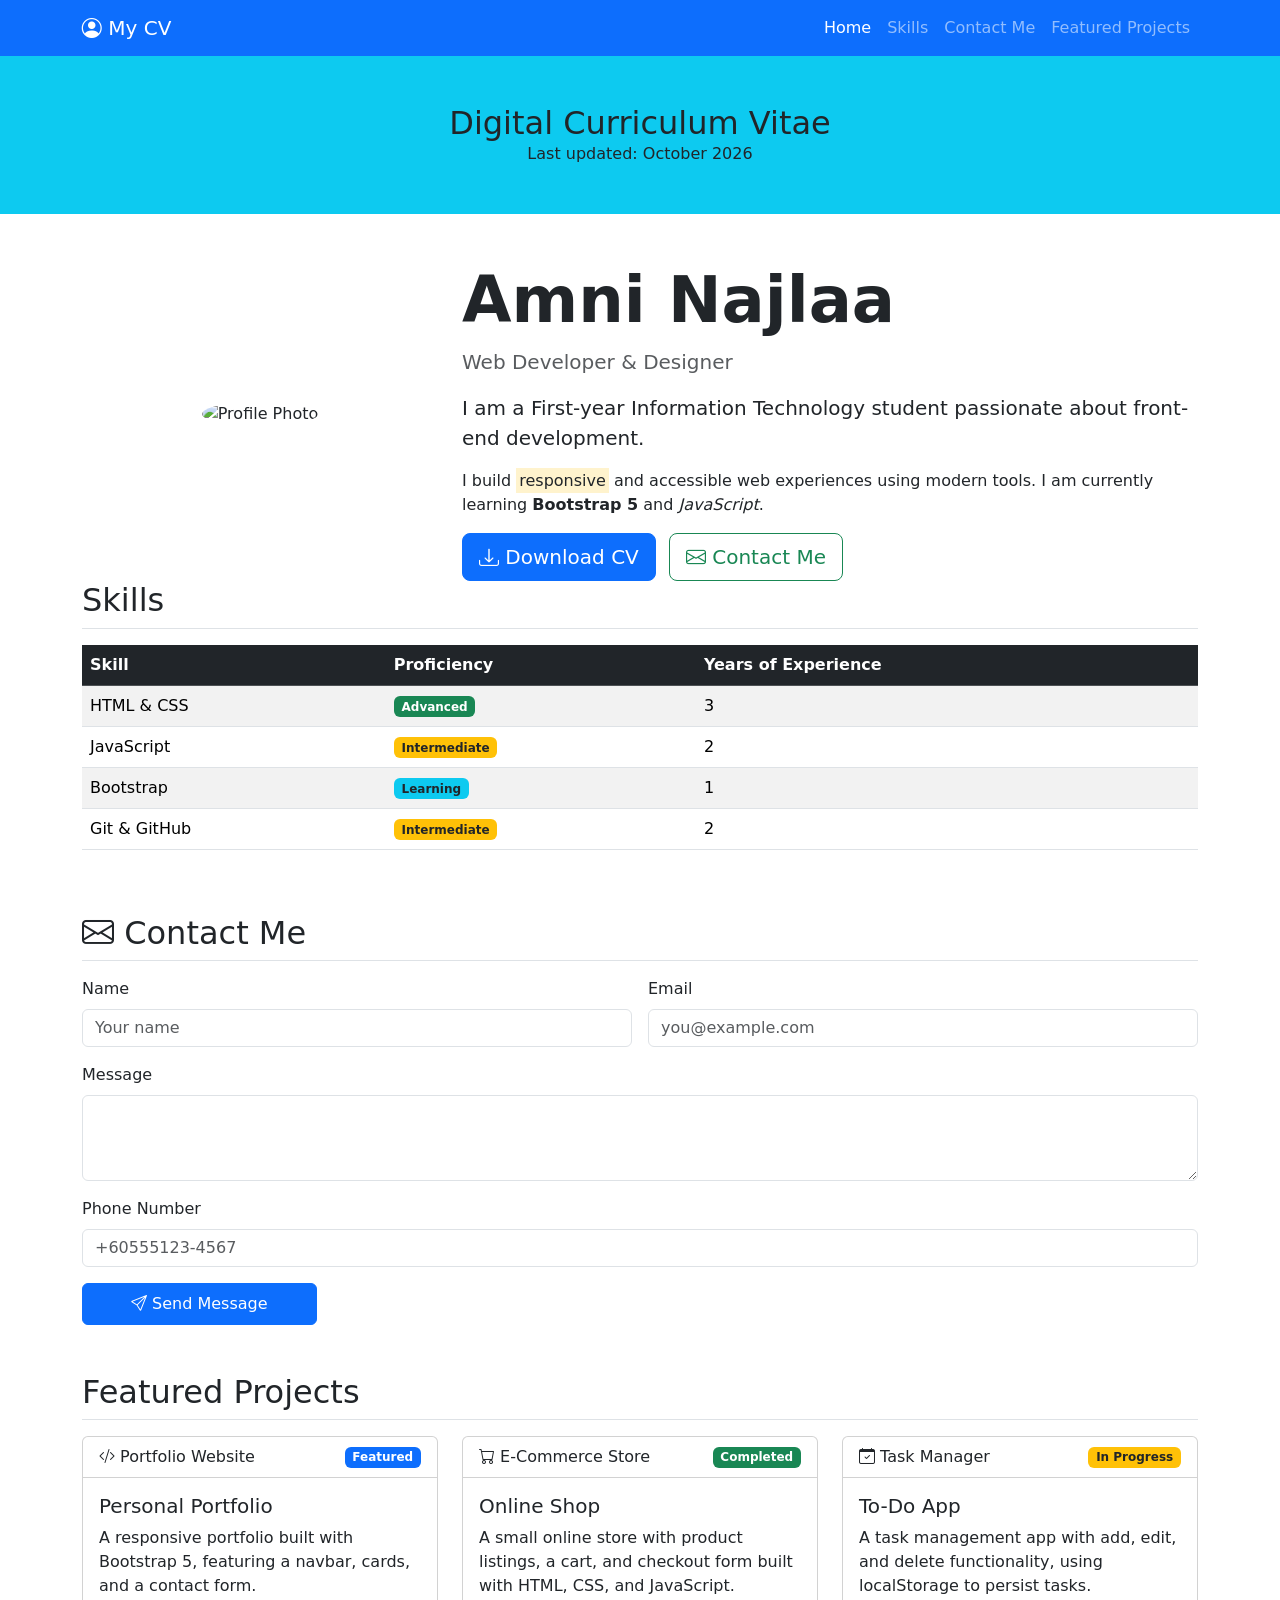
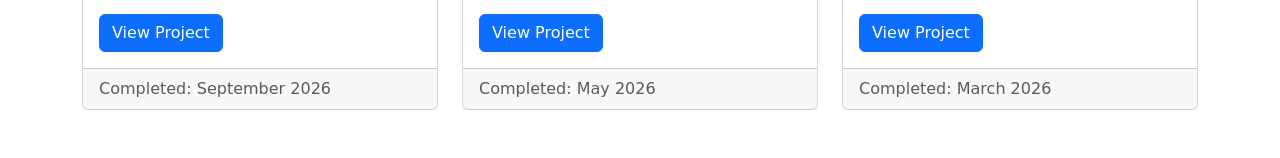
==== lab-4/cv.html @ 012d2acd "Initial commit - all projects" ====
<!DOCTYPE html>
<html lang="en">
<head>
  <meta charset="UTF-8">
  <meta name="viewport" content="width=device-width, initial-scale=1">
  <title>Amni najlaa's digital CV</title>
  <!-- Bootstrap 5 CSS -->
  <link href="https://cdn.jsdelivr.net/npm/bootstrap@5.3.3/dist/css/bootstrap.min.css" rel="stylesheet">
  <!-- Bootstrap Icons -->
  <link rel="stylesheet" href="https://cdn.jsdelivr.net/npm/bootstrap-icons@1.13.2/font/bootstrap-icons.min.css">
</head>
<body>
 
  <nav class="navbar navbar-expand-lg navbar-dark bg-primary">
  <div class="container">
    <a class="navbar-brand" href="#">
      <i class="bi bi-person-circle"></i> My CV
    </a>
    <button class="navbar-toggler" type="button"
            data-bs-toggle="collapse" data-bs-target="#navbarNav">
      <span class="navbar-toggler-icon"></span>
    </button>
    <div class="collapse navbar-collapse" id="navbarNav">
      <ul class="navbar-nav ms-auto">
        <li class="nav-item">
          <a class="nav-link active" href="#home">Home</a>
        </li>
        <li class="nav-item">
          <a class="nav-link" href="#skills">Skills</a>
        </li>
        <li class="nav-item">
          <a class="nav-link" href="#contact">Contact Me</a>
        </li>
        <li class="nav-item">
          <a class="nav-link" href="#projects">Featured Projects</a>
        </li>
        
      </ul>
    </div>
  </div>
</nav>

<div id="home" class="bg-info text-dark py-5 pb-5">
  <div class="container text-center">
    <h2 class="mb-0">Digital Curriculum Vitae</h2>
    <p class="mb-0">Last updated: <span class="fw-light">October 2026</span></p>
  </div>
</div>
 
<div class="container mt-5">
  <div class="row align-items-center">
    <!-- Left column: Photo placeholder -->
    <div class="col-12 col-md-4 text-center mb-3 mb-md-0">
      <img src="https://via.placeholder.com/200"
           alt="Profile Photo"
           class="img-fluid rounded-circle mb-3">
    </div>
    <!-- Right column: Name, tagline, summary, buttons -->
    <div class="col-12 col-md-8">
      <h1 class="display-3 fw-bold">Amni Najlaa</h1>
      <p class="lead text-muted">Web Developer &amp; Designer</p>
 
      <p class="lead">
        I am a First-year Information Technology student passionate about front-end development.
      </p>
      <p>
        I build <mark>responsive</mark> and accessible web experiences using modern tools.
        I am currently learning <strong>Bootstrap 5</strong> and <em>JavaScript</em>.
      </p>
 
      <div class="mt-3">
        <a href="#" class="btn btn-primary btn-lg me-2">
          <i class="bi bi-download"></i> Download CV
        </a>
        <a href="#contact" class="btn btn-outline-success btn-lg">
          <i class="bi bi-envelope"></i> Contact Me
        </a>
      </div>
    </div>
  </div>
</div>

<div id="skills" class="container mb-5">
  <h2 class="border-bottom pb-2 mb-3">Skills</h2>
  <div class="table-responsive">
    <table class="table table-striped table-hover align-middle">
      <thead class="table-dark">
        <tr>
          <th>Skill</th>
          <th>Proficiency</th>
          <th>Years of Experience</th>
        </tr>
      </thead>
      <tbody>
        <tr>
          <td>HTML &amp; CSS</td>
          <td><span class="badge bg-success">Advanced</span></td>
          <td>3</td>
        </tr>
        <tr>
          <td>JavaScript</td>
          <td><span class="badge bg-warning text-dark">Intermediate</span></td>
          <td>2</td>
        </tr>
        <tr>
          <td>Bootstrap</td>
          <td><span class="badge bg-info text-dark">Learning</span></td>
          <td>1</td>
        </tr>
        <tr>
          <td>Git &amp; GitHub</td>
          <td><span class="badge bg-warning text-dark">Intermediate</span></td>
          <td>2</td>
        </tr>
      </tbody>
    </table>
  </div>
</div>

 
  </div>
</div>
<div class="container mb-5" id="contact">
  <h2 class="border-bottom pb-2 mb-3">
    <i class="bi bi-envelope"></i> Contact Me
  </h2>
  <form>
    <div class="row g-3">
      <div class="col-12 col-md-6">
        <label for="inputName" class="form-label">Name</label>
        <input type="text" class="form-control" id="inputName" placeholder="Your name">
      </div>
      <div class="col-12 col-md-6">
        <label for="inputEmail" class="form-label">Email</label>
        <input type="email" class="form-control" id="inputEmail" placeholder="you@example.com">
      </div>
      <div class="col-12">
        <label for="inputMessage" class="form-label">Message</label>
        <textarea class="form-control" id="inputMessage" rows="3"></textarea>
      </div>
      <div class="col-12">
        <label for="inputNumber" class="form-label">Phone Number</label>
        <input type="tel" class="form-control" id="inputNumber" placeholder="+60555123-4567">
      </div>
      <div class="col-12">
        <button type="submit" class="btn btn-primary px-5 py-2">
          <i class="bi bi-send"></i> Send Message
        </button>
      </div>
    </div>
  </form>
</div>

<div id="projects" class="container mb-5">
  <h2 class="border-bottom pb-2 mb-3">Featured Projects</h2>
  <div class="row g-4">
 
    <!-- Project 1 -->
    <div class="col-12 col-md-6 col-lg-4">
      <div class="card h-100">
        <div class="card-header bg-transparent d-flex justify-content-between align-items-center">
          <span><i class="bi bi-code-slash"></i> Portfolio Website</span>
          <span class="badge bg-primary">Featured</span>
        </div>
        <div class="card-body">
          <h5 class="card-title">Personal Portfolio</h5>
          <p class="card-text">
            A responsive portfolio built with Bootstrap 5, featuring a navbar,
            cards, and a contact form.
          </p>
          <a href="#" class="btn btn-primary">View Project</a>
        </div>
        <div class="card-footer text-muted">
          Completed: September 2026
        </div>
      </div>
    </div>
 
    <!-- Project 2 -->
    <div class="col-12 col-md-6 col-lg-4">
      <div class="card h-100">
        <div class="card-header bg-transparent d-flex justify-content-between align-items-center">
          <span><i class="bi bi-cart"></i> E-Commerce Store</span>
          <span class="badge bg-success">Completed</span>
        </div>
        <div class="card-body">
          <h5 class="card-title">Online Shop</h5>
          <p class="card-text">
            A small online store with product listings, a cart, and checkout form
            built with HTML, CSS, and JavaScript.
          </p>
          <a href="#" class="btn btn-primary">View Project</a>
        </div>
        <div class="card-footer text-muted">
          Completed: May 2026
        </div>
      </div>
    </div>
 
    <!-- Project 3 -->
    <div class="col-12 col-md-6 col-lg-4">
      <div class="card h-100">
        <div class="card-header bg-transparent d-flex justify-content-between align-items-center">
          <span><i class="bi bi-calendar-check"></i> Task Manager</span>
          <span class="badge bg-warning text-dark">In Progress</span>
        </div>
        <div class="card-body">
          <h5 class="card-title">To-Do App</h5>
          <p class="card-text">
            A task management app with add, edit, and delete functionality,
            using localStorage to persist tasks.
          </p>
          <a href="#" class="btn btn-primary">View Project</a>
        </div>
        <div class="card-footer text-muted">
          Completed: March 2026
        </div>
      </div>
    </div>
 
  </div>
</div>
  <!-- Bootstrap 5 JS Bundle (includes Popper) -->
  <script src="https://cdn.jsdelivr.net/npm/bootstrap@5.3.3/dist/js/bootstrap.bundle.min.js"></script>
</body>
</html>
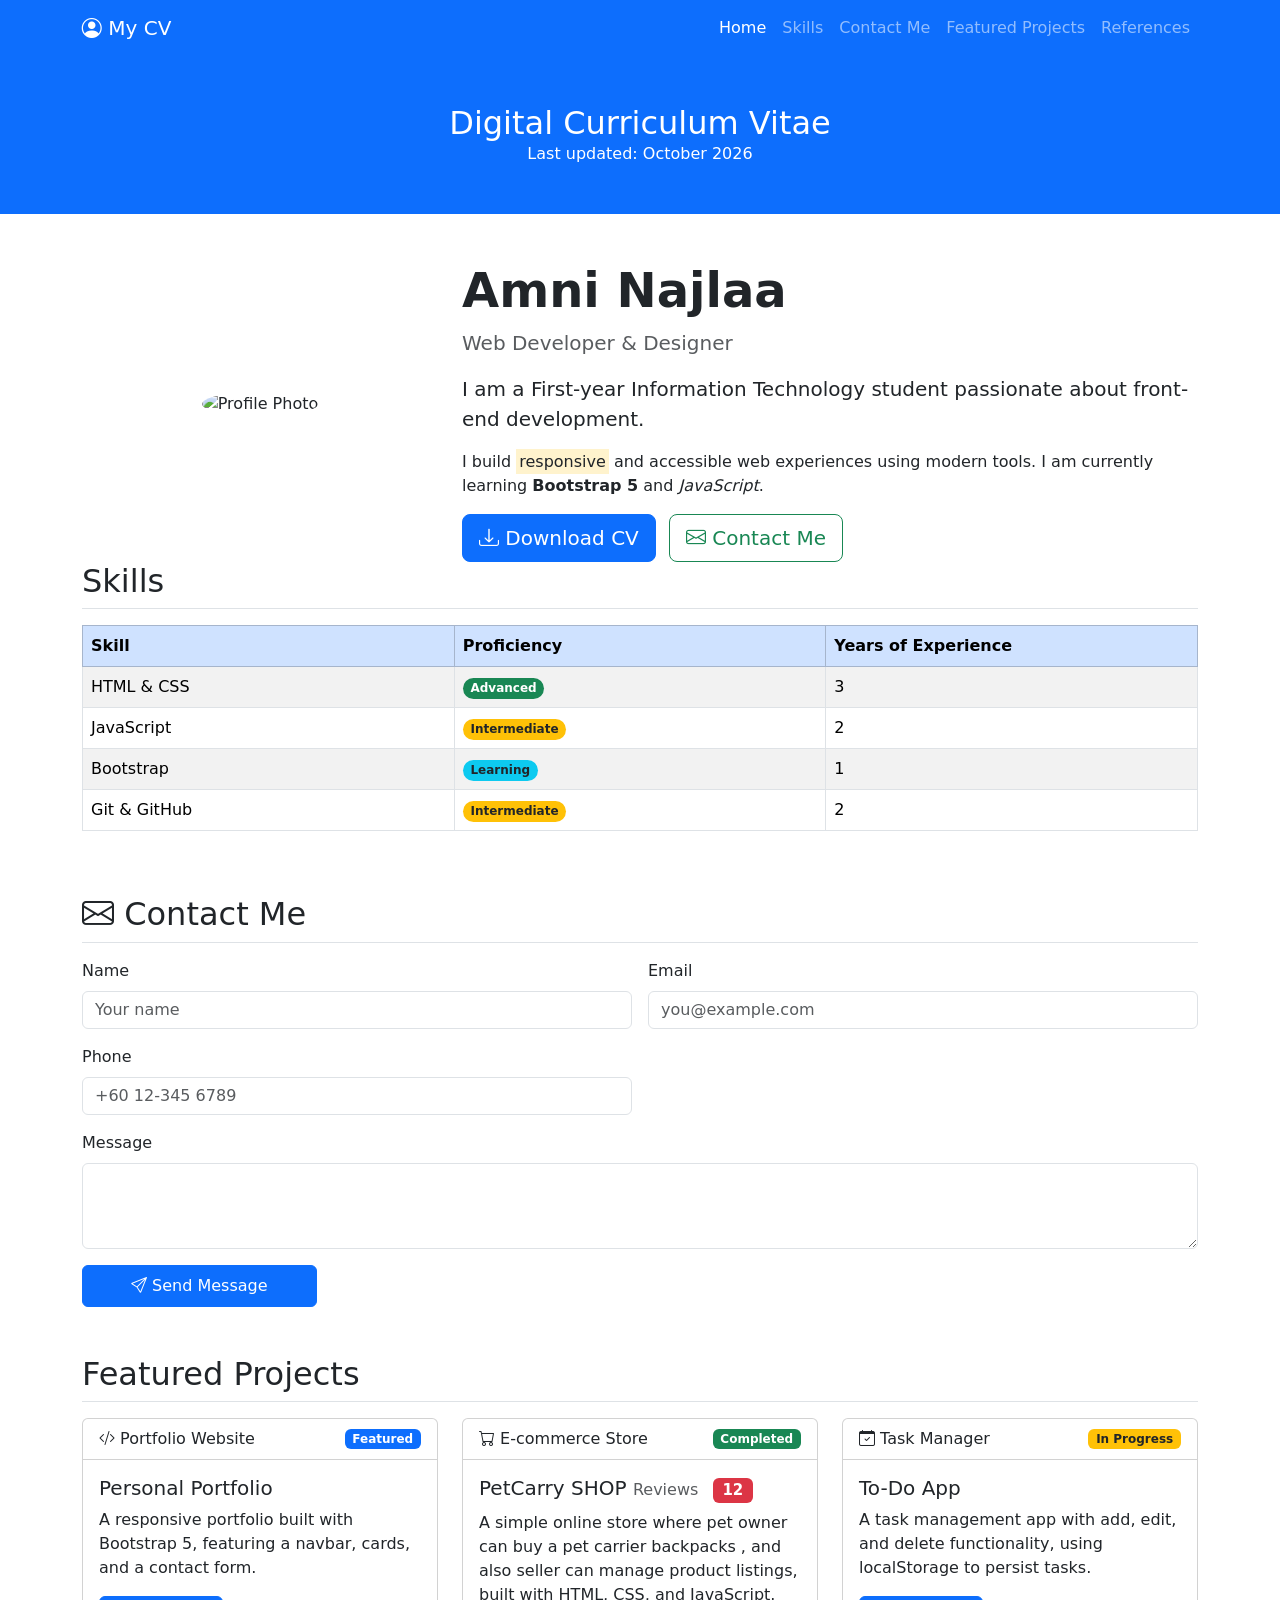
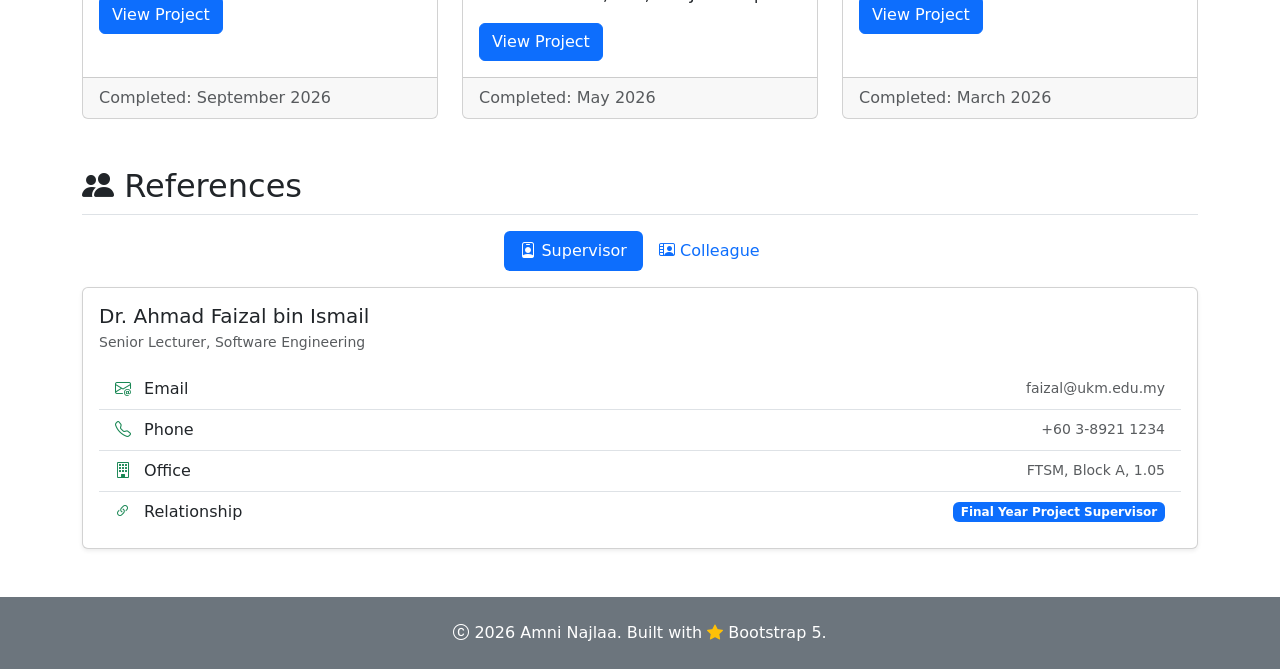
==== commit c8cf989f: "Update Java files" ====
--- a/lab-4/cv.html
+++ b/lab-4/cv.html
@@ -34,13 +34,15 @@
         <li class="nav-item">
           <a class="nav-link" href="#projects">Featured Projects</a>
         </li>
-        
+        <li class="nav-item">
+          <a class="nav-link" href="#references">References</a>
+        </li>
       </ul>
     </div>
   </div>
 </nav>
 
-<div id="home" class="bg-info text-dark py-5 pb-5">
+<div id="home" class="bg-primary text-white py-5 mb-5">
   <div class="container text-center">
     <h2 class="mb-0">Digital Curriculum Vitae</h2>
     <p class="mb-0">Last updated: <span class="fw-light">October 2026</span></p>
@@ -49,15 +51,16 @@
  
 <div class="container mt-5">
   <div class="row align-items-center">
-    <!-- Left column: Photo placeholder -->
-    <div class="col-12 col-md-4 text-center mb-3 mb-md-0">
-      <img src="https://via.placeholder.com/200"
-           alt="Profile Photo"
-           class="img-fluid rounded-circle mb-3">
-    </div>
-    <!-- Right column: Name, tagline, summary, buttons -->
+    
+  <div class="col-12 col-md-4 text-center mb-3 mb-md-0">
+  <img src="face.jpg"
+       alt="Profile Photo"
+       class="rounded-circle object-fit-cover mb-3"
+       style="width: 200px; height: 200px; object-position: center top;">
+  </div>
+   
     <div class="col-12 col-md-8">
-      <h1 class="display-3 fw-bold">Amni Najlaa</h1>
+      <h1 class="display-5 fw-bold">Amni Najlaa</h1>
       <p class="lead text-muted">Web Developer &amp; Designer</p>
  
       <p class="lead">
@@ -83,33 +86,33 @@
 <div id="skills" class="container mb-5">
   <h2 class="border-bottom pb-2 mb-3">Skills</h2>
   <div class="table-responsive">
-    <table class="table table-striped table-hover align-middle">
-      <thead class="table-dark">
-        <tr>
-          <th>Skill</th>
-          <th>Proficiency</th>
-          <th>Years of Experience</th>
+    <table class="table table-striped table-hover table-bordered align-middle">
+      <thead class="table-primary">
+        <tr>
+          <th class="col-4">Skill</th>
+          <th class="col-4">Proficiency</th>
+          <th class="col-4">Years of Experience</th>
         </tr>
       </thead>
       <tbody>
         <tr>
           <td>HTML &amp; CSS</td>
-          <td><span class="badge bg-success">Advanced</span></td>
+          <td><span class="badge rounded-pill bg-success">Advanced</span></td>
           <td>3</td>
         </tr>
         <tr>
           <td>JavaScript</td>
-          <td><span class="badge bg-warning text-dark">Intermediate</span></td>
+          <td><span class="badge rounded-pill bg-warning text-dark">Intermediate</span></td>
           <td>2</td>
         </tr>
         <tr>
           <td>Bootstrap</td>
-          <td><span class="badge bg-info text-dark">Learning</span></td>
+          <td><span class="badge rounded-pill bg-info text-dark">Learning</span></td>
           <td>1</td>
         </tr>
         <tr>
           <td>Git &amp; GitHub</td>
-          <td><span class="badge bg-warning text-dark">Intermediate</span></td>
+          <td><span class="badge rounded-pill bg-warning text-dark">Intermediate</span></td>
           <td>2</td>
         </tr>
       </tbody>
@@ -118,9 +121,7 @@
 </div>
 
  
-  </div>
-</div>
-<div class="container mb-5" id="contact">
+<div id="contact" class="container mb-5">
   <h2 class="border-bottom pb-2 mb-3">
     <i class="bi bi-envelope"></i> Contact Me
   </h2>
@@ -134,13 +135,13 @@
         <label for="inputEmail" class="form-label">Email</label>
         <input type="email" class="form-control" id="inputEmail" placeholder="you@example.com">
       </div>
+      <div class="col-12 col-md-6">
+        <label for="inputPhone" class="form-label">Phone</label>
+        <input type="tel" class="form-control" id="inputPhone" placeholder="+60 12-345 6789">
+      </div>
       <div class="col-12">
         <label for="inputMessage" class="form-label">Message</label>
         <textarea class="form-control" id="inputMessage" rows="3"></textarea>
-      </div>
-      <div class="col-12">
-        <label for="inputNumber" class="form-label">Phone Number</label>
-        <input type="tel" class="form-control" id="inputNumber" placeholder="+60555123-4567">
       </div>
       <div class="col-12">
         <button type="submit" class="btn btn-primary px-5 py-2">
@@ -154,7 +155,7 @@
 <div id="projects" class="container mb-5">
   <h2 class="border-bottom pb-2 mb-3">Featured Projects</h2>
   <div class="row g-4">
- 
+
     <!-- Project 1 -->
     <div class="col-12 col-md-6 col-lg-4">
       <div class="card h-100">
@@ -175,19 +176,23 @@
         </div>
       </div>
     </div>
- 
-    <!-- Project 2 -->
+
+    <!-- Project 2 (customized) -->
     <div class="col-12 col-md-6 col-lg-4">
       <div class="card h-100">
         <div class="card-header bg-transparent d-flex justify-content-between align-items-center">
-          <span><i class="bi bi-cart"></i> E-Commerce Store</span>
+          <span><i class="bi bi-cart"></i> E-commerce Store</span>
           <span class="badge bg-success">Completed</span>
         </div>
         <div class="card-body">
-          <h5 class="card-title">Online Shop</h5>
+          <h5 class="card-title">
+            PetCarry SHOP
+            <small class="text-muted fs-6">Reviews</small>
+            <span class="badge bg-danger ms-2">12</span>
+          </h5>
           <p class="card-text">
-            A small online store with product listings, a cart, and checkout form
-            built with HTML, CSS, and JavaScript.
+            A simple online store where pet owner can buy a pet carrier backpacks 
+        ,  and also seller can manage product listings, built with HTML, CSS, and JavaScript.
           </p>
           <a href="#" class="btn btn-primary">View Project</a>
         </div>
@@ -196,7 +201,7 @@
         </div>
       </div>
     </div>
- 
+
     <!-- Project 3 -->
     <div class="col-12 col-md-6 col-lg-4">
       <div class="card h-100">
@@ -217,7 +222,102 @@
         </div>
       </div>
     </div>
- 
+
+  </div>
+</div>
+
+
+
+<div id="references" class="container mb-5">
+  <h2 class="border-bottom pb-2 mb-3">
+    <i class="bi bi-people-fill"></i> References
+  </h2>
+
+  
+  <ul class="nav nav-pills justify-content-center mb-3" id="refTabs" role="tablist">
+    <li class="nav-item" role="presentation">
+      <button class="nav-link active" id="supervisor-tab" data-bs-toggle="pill"
+              data-bs-target="#supervisor" type="button" role="tab">
+        <i class="bi bi-person-badge"></i> Supervisor
+      </button>
+    </li>
+    <li class="nav-item" role="presentation">
+      <button class="nav-link" id="colleague-tab" data-bs-toggle="pill"
+              data-bs-target="#colleague" type="button" role="tab">
+        <i class="bi bi-person-video2"></i> Colleague
+      </button>
+    </li>
+  </ul>
+
+  
+  <div class="tab-content" id="refTabsContent">
+
+    
+    <div class="tab-pane fade show active" id="supervisor" role="tabpanel">
+      <div class="card shadow-sm">
+        <div class="card-body">
+          <h5 class="card-title mb-1">Dr. Ahmad Faizal bin Ismail</h5>
+          <p class="text-muted small mb-3">Senior Lecturer, Software Engineering</p>
+          <ul class="list-group list-group-flush">
+            <li class="list-group-item d-flex justify-content-between align-items-center">
+              <span><i class="bi bi-envelope-at text-success me-2"></i> Email</span>
+              <small class="text-muted">faizal@ukm.edu.my</small>
+            </li>
+            <li class="list-group-item d-flex justify-content-between align-items-center">
+              <span><i class="bi bi-telephone text-success me-2"></i> Phone</span>
+              <small class="text-muted">+60 3-8921 1234</small>
+            </li>
+            <li class="list-group-item d-flex justify-content-between align-items-center">
+              <span><i class="bi bi-building text-success me-2"></i> Office</span>
+              <small class="text-muted">FTSM, Block A, 1.05</small>
+            </li>
+            <li class="list-group-item d-flex justify-content-between align-items-center">
+              <span><i class="bi bi-link-45deg text-success me-2"></i> Relationship</span>
+              <span class="badge bg-primary">Final Year Project Supervisor</span>
+            </li>
+          </ul>
+        </div>
+      </div>
+    </div>
+
+    
+    <div class="tab-pane fade" id="colleague" role="tabpanel">
+      <div class="card shadow-sm">
+        <div class="card-body">
+          <h5 class="card-title mb-1">Dr. Siti Nurhaliza binti Hassan</h5>
+          <p class="text-muted small mb-3">Senior Lecturer, Web Technologies</p>
+          <ul class="list-group list-group-flush">
+            <li class="list-group-item d-flex justify-content-between align-items-center">
+              <span><i class="bi bi-envelope-at text-success me-2"></i> Email</span>
+              <small class="text-muted">siti@ukm.edu.my</small>
+            </li>
+            <li class="list-group-item d-flex justify-content-between align-items-center">
+              <span><i class="bi bi-telephone text-success me-2"></i> Phone</span>
+              <small class="text-muted">+60 3-8921 6015</small>
+            </li>
+            <li class="list-group-item d-flex justify-content-between align-items-center">
+              <span><i class="bi bi-building text-success me-2"></i> Office</span>
+              <small class="text-muted">FTSM, Block B, 2.08</small>
+            </li>
+            <li class="list-group-item d-flex justify-content-between align-items-center">
+              <span><i class="bi bi-link-45deg text-success me-2"></i> Relationship</span>
+              <span class="badge bg-primary">Co-author (3 papers)</span>
+            </li>
+          </ul>
+        </div>
+      </div>
+    </div>
+
+  </div>
+</div>
+
+
+<div class="bg-secondary text-white text-center py-4 mt-2">
+  <div class="container">
+    <p class="mb-0">
+      <i class="bi bi-c-circle"></i> 2026 Amni Najlaa.
+      Built with <i class="bi bi-star-fill text-warning"></i> Bootstrap 5.
+    </p>
   </div>
 </div>
   <!-- Bootstrap 5 JS Bundle (includes Popper) -->
